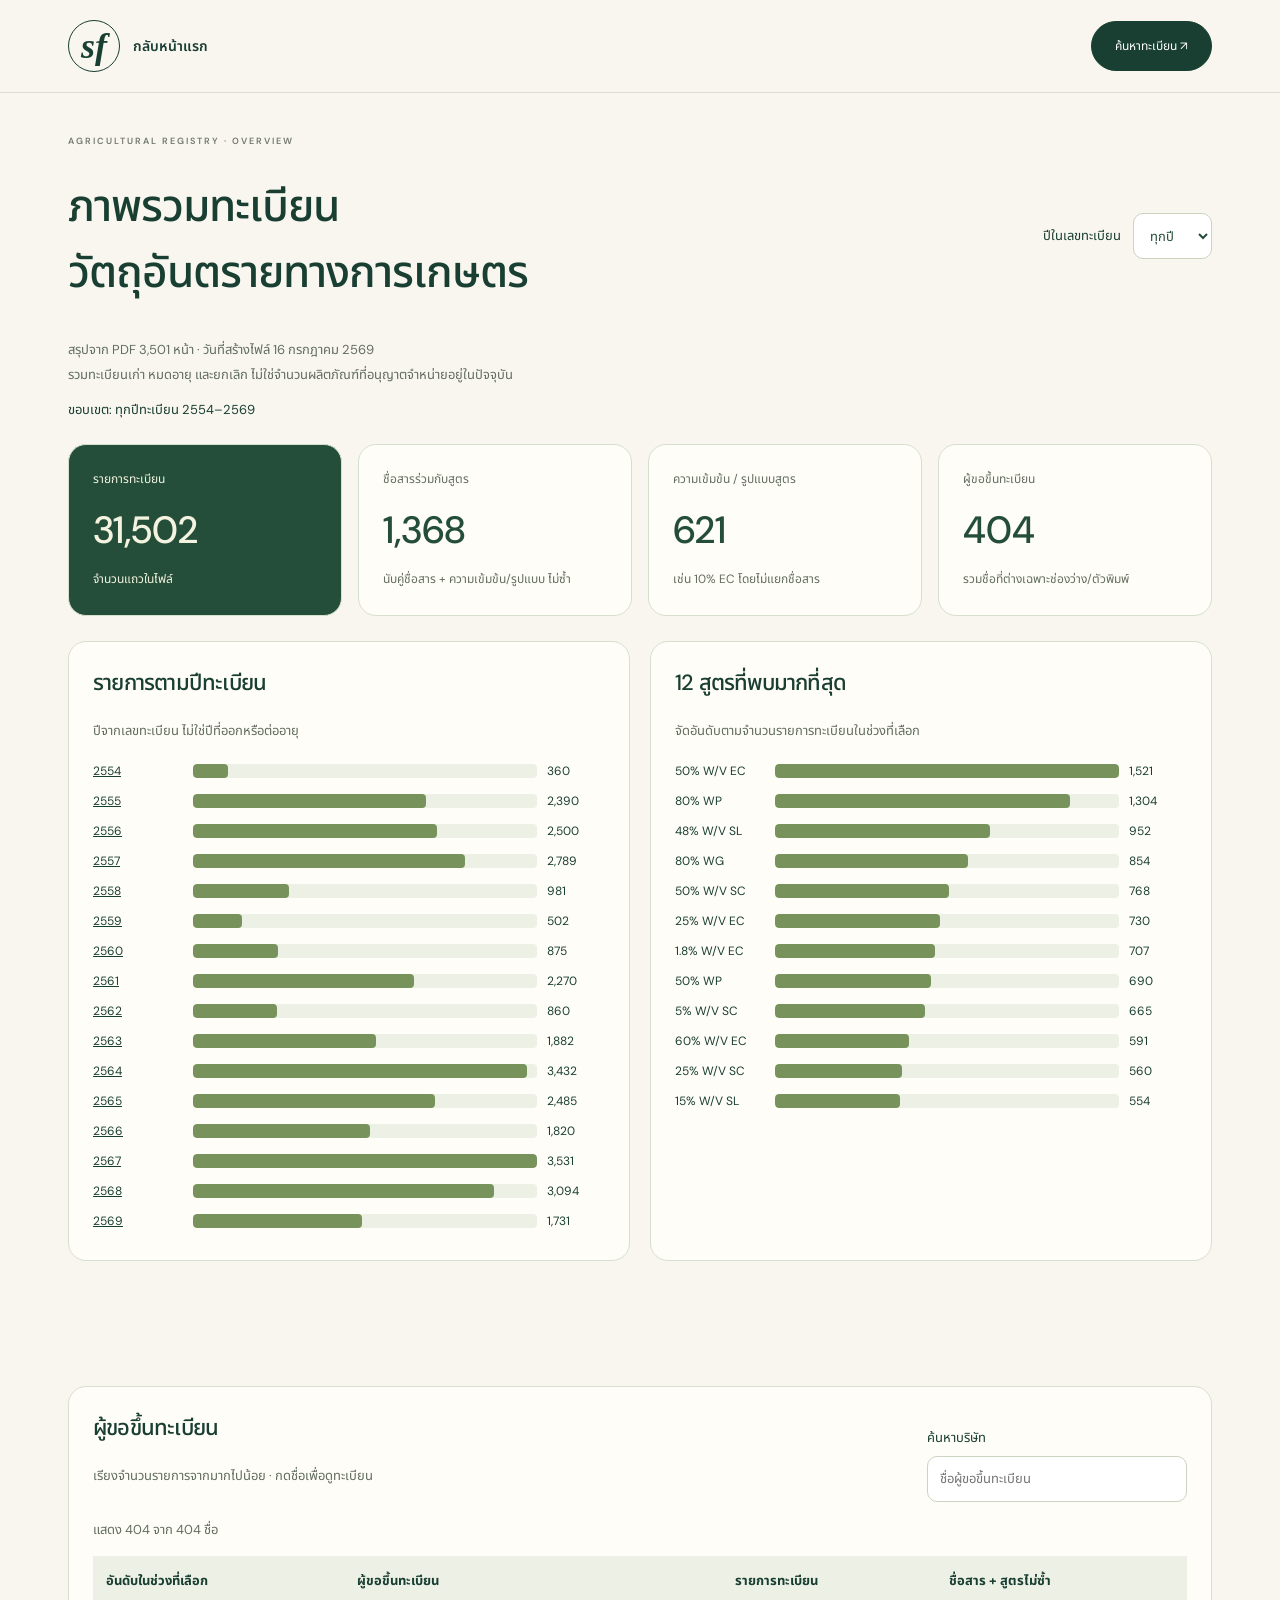
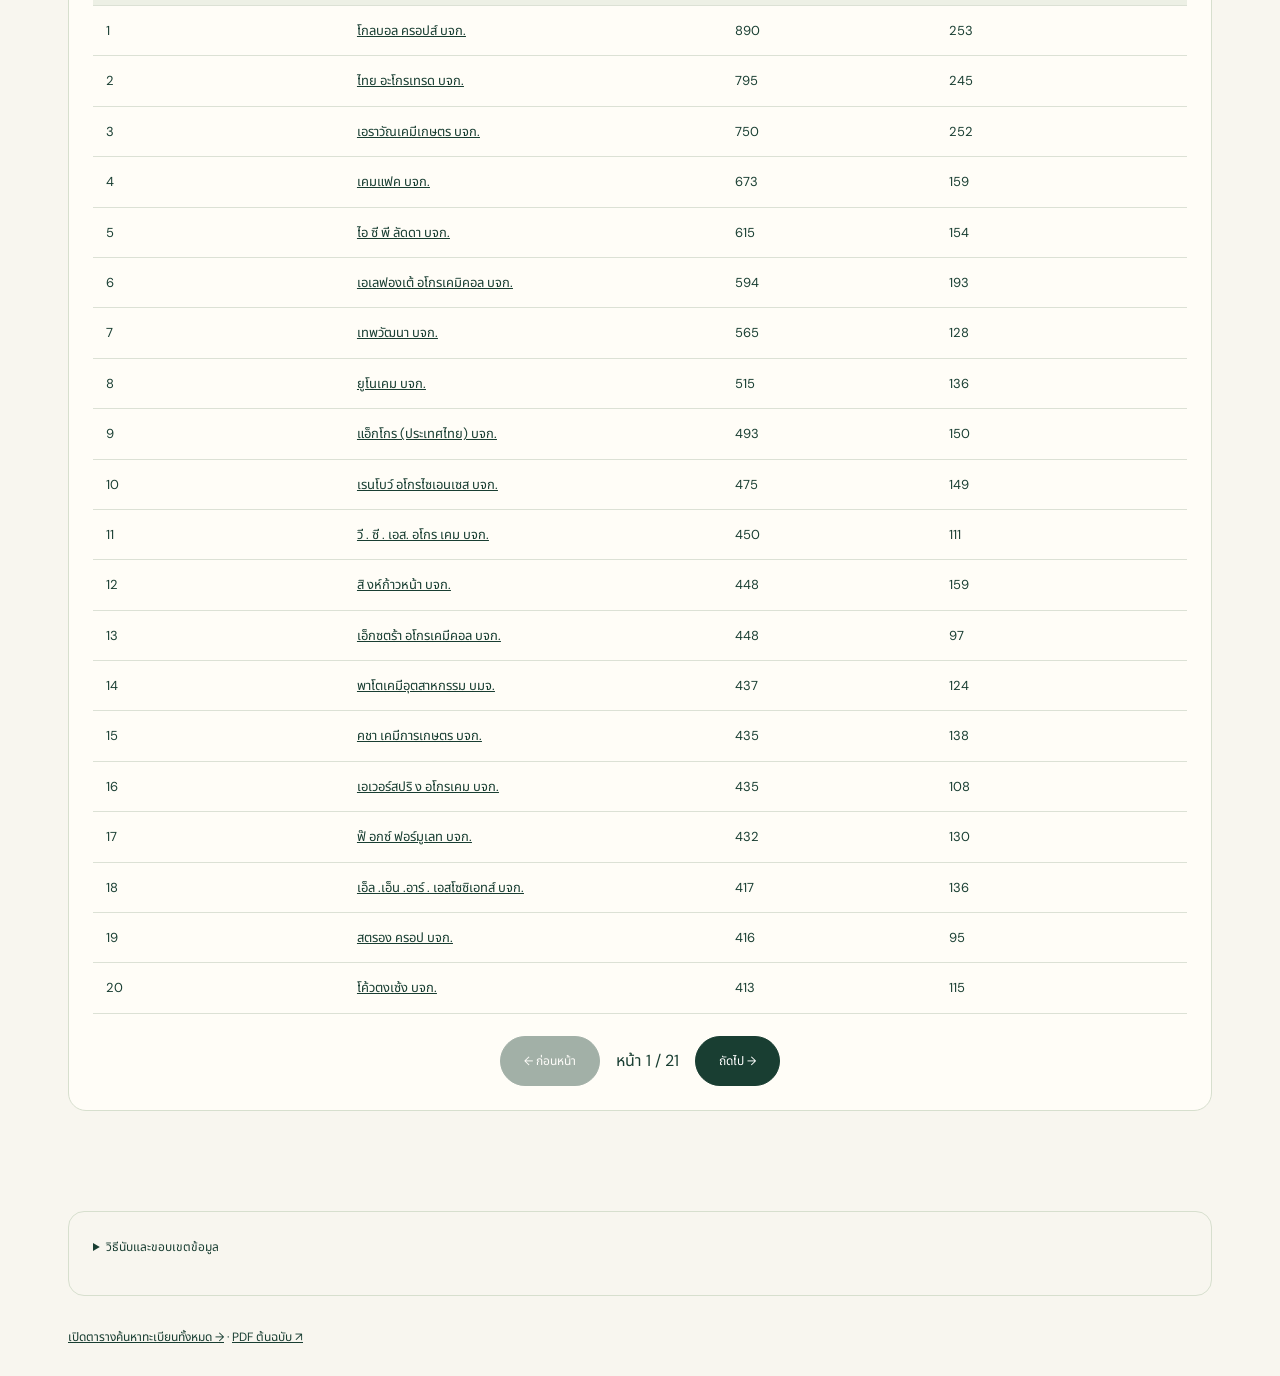
==== dashboard.html @ 3d9e9c7b "Add registry dashboard with year filters, company rankings and drill-down" ====
<!doctype html><html lang="th"><head><meta charset="utf-8"><meta name="viewport" content="width=device-width,initial-scale=1"><title>Dashboard ทะเบียนสาร | Suksan Fongfon</title><link rel="stylesheet" href="style.css"><style>main{padding-top:42px!important}.dash-title{font-size:clamp(28px,4vw,44px);letter-spacing:-1px;line-height:1.5}.dash-top{display:flex;justify-content:space-between;gap:20px;align-items:center;flex-wrap:wrap}.dash-top label{display:flex;gap:12px;align-items:center;font-size:13px}.dash-note{font-size:13px;line-height:1.9;color:#626e60}.metrics{display:grid;grid-template-columns:repeat(4,minmax(0,1fr));gap:16px;margin:24px 0}.metric,.chart,.companies{border:1px solid #d7dfce;border-radius:18px;background:#fffdf7;padding:24px}.metric small{display:block;font-size:12px;line-height:1.8;color:#626e60}.metric strong{display:block;font-size:38px;font-weight:500;margin:14px 0;color:#244e39}.metric:first-child{background:#244e39}.metric:first-child small,.metric:first-child strong{color:#f4f3df}.dash-charts{display:grid;grid-template-columns:1fr 1fr;gap:20px;margin:25px 0}.chart h2,.companies h2{font-size:22px;margin:0 0 20px;line-height:1.5}.bar-row{display:grid;grid-template-columns:90px 1fr 58px;gap:10px;align-items:center;font-size:12px;padding:7px 0}.bar-label{overflow-wrap:anywhere}.bar-track{background:#edf0e5;border-radius:4px;overflow:hidden;height:14px}.bar-fill{height:100%;background:#77935b;border-radius:4px}.bar-row a{text-decoration:underline}.dash-search{display:flex;gap:20px;align-items:end;justify-content:space-between;flex-wrap:wrap;margin-bottom:16px}.dash-search label{display:flex;flex-direction:column;gap:8px;font-size:13px}input,select{font:inherit;border:1px solid #cbd3c1;border-radius:10px;background:white;padding:12px;min-height:46px;color:#244e39;max-width:100%}input{min-width:260px}a:focus-visible,input:focus-visible,select:focus-visible,button:focus-visible{outline:3px solid #819751;outline-offset:4px}.company-table{overflow-x:auto}table{width:100%;border-collapse:collapse;font-size:13px;min-width:560px}th,td{padding:13px;text-align:left;border-bottom:1px solid #dce1d5;line-height:1.8}thead{background:#edf0e5}.pager{display:flex;gap:16px;justify-content:center;align-items:center;flex-wrap:wrap;margin-top:22px}.pager button:disabled{opacity:.4;cursor:default}.method{margin:32px 0;padding:24px;border:1px solid #d7dfce;border-radius:16px;font-size:13px;line-height:1.9}.method summary{cursor:pointer}.status{font-size:13px}.dash-footer{margin:30px 0;font-size:12px}.count-link{text-decoration:underline}@media(max-width:850px){.metrics{grid-template-columns:repeat(2,minmax(0,1fr))}.dash-charts{grid-template-columns:1fr}}@media(max-width:480px){.metric{padding:16px}.metric strong{font-size:30px}.metric small{font-size:11px}.companies,.chart{padding:18px}.bar-row{grid-template-columns:75px 1fr 48px}.bar-row span{font-size:11px}.bar{height:auto;min-height:80px;gap:15px;flex-wrap:wrap;padding-top:12px;padding-bottom:12px}}</style></head><body><header><div class="wrap bar"><a class="brand" href="index.html"><span class="brand-mark">sf</span><span>กลับหน้าแรก</span></a><a class="btn" href="registry.html">ค้นหาทะเบียน ↗</a></div></header><main class="wrap"><div class="eyebrow">AGRICULTURAL REGISTRY · OVERVIEW</div><div class="dash-top"><h1 class="dash-title">ภาพรวมทะเบียน<br>วัตถุอันตรายทางการเกษตร</h1><label>ปีในเลขทะเบียน<select id="dash-year"><option value="">ทุกปี</option></select></label></div><p class="dash-note">สรุปจาก PDF 3,501 หน้า · วันที่สร้างไฟล์ 16 กรกฎาคม 2569<br>รวมทะเบียนเก่า หมดอายุ และยกเลิก ไม่ใช่จำนวนผลิตภัณฑ์ที่อนุญาตจำหน่ายอยู่ในปัจจุบัน</p><p class="status" id="dash-status" role="status">กำลังโหลดข้อมูลสรุป…</p><div class="metrics"><div class="metric"><small>รายการทะเบียน</small><strong id="m-total">—</strong><small>จำนวนแถวในไฟล์</small></div><div class="metric"><small>ชื่อสารร่วมกับสูตร</small><strong id="m-combinations">—</strong><small>นับคู่ชื่อสาร + ความเข้มข้น/รูปแบบ ไม่ซ้ำ</small></div><div class="metric"><small>ความเข้มข้น / รูปแบบสูตร</small><strong id="m-formulations">—</strong><small>เช่น 10% EC โดยไม่แยกชื่อสาร</small></div><div class="metric"><small>ผู้ขอขึ้นทะเบียน</small><strong id="m-applicants">—</strong><small>รวมชื่อที่ต่างเฉพาะช่องว่าง/ตัวพิมพ์</small></div></div><div class="dash-charts"><section class="chart"><h2>รายการตามปีทะเบียน</h2><p class="dash-note">ปีจากเลขทะเบียน ไม่ใช่ปีที่ออกหรือต่ออายุ</p><div id="year-chart"></div></section><section class="chart"><h2>12 สูตรที่พบมากที่สุด</h2><p class="dash-note">จัดอันดับตามจำนวนรายการทะเบียนในช่วงที่เลือก</p><div id="formula-chart"></div></section></div><section class="companies"><div class="dash-search"><div><h2>ผู้ขอขึ้นทะเบียน</h2><p class="dash-note">เรียงจำนวนรายการจากมากไปน้อย · กดชื่อเพื่อดูทะเบียน</p></div><label>ค้นหาบริษัท<input type="search" id="company-query" placeholder="ชื่อผู้ขอขึ้นทะเบียน"></label></div><p class="dash-note" id="company-count" role="status"></p><div class="company-table"><table><caption class="sr-only">จำนวนทะเบียนและสูตรแยกตามผู้ขอขึ้นทะเบียน</caption><thead><tr><th>อันดับในช่วงที่เลือก</th><th>ผู้ขอขึ้นทะเบียน</th><th>รายการทะเบียน</th><th>ชื่อสาร + สูตรไม่ซ้ำ</th></tr></thead><tbody id="company-rows"></tbody></table></div><div class="pager"><button class="btn copy" id="dash-prev" disabled>← ก่อนหน้า</button><span id="dash-page"></span><button class="btn copy" id="dash-next" disabled>ถัดไป →</button></div></section><details class="method"><summary>วิธีนับและขอบเขตข้อมูล</summary><ul><li>รวมข้อมูล 31,502 แถวจาก PDF ของผู้ใช้ โดยอ้างอิงเลขหน้าเดิมได้ในหน้าค้นหา</li><li>ผู้ขอขึ้นทะเบียน: ตัดช่องว่างและไม่แยกตัวพิมพ์อังกฤษ ไม่รวมบริษัทที่เปลี่ยนชื่อโดยคาดเดา และไม่ใช่จำนวนผู้นำเข้าหรือผู้จำหน่าย</li><li>ชื่อสาร + สูตร: จับคู่ข้อความชื่อสามัญกับสูตร แล้วตัดช่องว่างและไม่แยกตัวพิมพ์ ไม่รวมคำสะกดต่างกันหรือสูตรที่เขียนต่างรูปแบบโดยอัตโนมัติ</li><li>ตัวกรองปีใช้ปีในเลขทะเบียน วันออกและวันหมดอายุอาจอยู่คนละปี</li><li>ช่องยกเลิกที่ว่างไม่ได้หมายความว่าทะเบียนยังใช้ได้ ตรวจต้นฉบับและสถานะล่าสุดก่อนอ้างอิง</li></ul><p id="cancel-count"></p></details><div class="dash-footer"><a class="count-link" href="registry.html">เปิดตารางค้นหาทะเบียนทั้งหมด →</a> · <a class="count-link" href="downloads/agri-registry-source.pdf" target="_blank" rel="noopener">PDF ต้นฉบับ ↗</a></div><noscript>เปิด JavaScript เพื่อแสดง Dashboard หรือเปิด PDF ต้นฉบับ</noscript></main><script src="dashboard.js" defer></script></body></html>
---- style.css ----
@import url('https://fonts.googleapis.com/css2?family=DM+Sans:wght@400;500;600;700&family=Noto+Sans+Thai:wght@400;500;600;700&display=swap');
:root{--bg:#f8f6ef;--ink:#193e32;--muted:#72796e;--line:#dcded1;--green:#193e32;--lime:#e3eeae;--orange:#c96b42}*{box-sizing:border-box}html{scroll-behavior:smooth;scroll-padding-top:100px}body{margin:0;background:var(--bg);color:var(--ink);font-family:'DM Sans','Noto Sans Thai',sans-serif}a{color:inherit;text-decoration:none}button{font:inherit;cursor:pointer}a:focus-visible,button:focus-visible,summary:focus-visible{outline:3px solid var(--orange);outline-offset:5px}.wrap{max-width:1240px;margin:auto;padding:0 48px}.skip{position:fixed;top:-100px;left:20px;background:white;padding:12px;z-index:20}.skip:focus{top:10px}header{position:sticky;top:0;background:#f8f6eff5;backdrop-filter:blur(14px);z-index:10;border-bottom:1px solid var(--line)}.bar{height:92px;display:flex;justify-content:space-between;align-items:center;gap:24px}.brand{display:flex;gap:13px;align-items:center;font-weight:600;font-size:14px}.brand-mark{font-family:Georgia,serif;font-style:italic;font-size:36px;display:grid;place-items:center;width:52px;height:52px;border:1px solid var(--ink);border-radius:50%}.brand small{display:block;color:var(--muted);font-size:8px;letter-spacing:1.8px;margin-top:5px;font-weight:400}nav{display:flex;gap:26px;font-size:12px;align-items:center}nav a{padding:12px 0}nav a:last-child{border:1px solid var(--line);border-radius:30px;padding:11px 21px}nav a:hover,.text-link:hover{color:var(--orange)}.hero{display:grid;grid-template-columns:1.15fr 1fr;gap:52px;align-items:center;padding:64px 0 48px}.eyebrow{font-size:9px;letter-spacing:2px;font-weight:600;color:var(--muted)}.hero .eyebrow:before{content:'';display:inline-block;width:7px;height:7px;background:var(--orange);border-radius:50%;margin-right:10px}h1{font-size:clamp(44px,5vw,66px);line-height:1.3;letter-spacing:-2.7px;font-weight:500;margin:26px 0 20px}h1 span{color:#718348}.thai{font-size:14px;font-weight:500;margin:0 0 18px}.intro{font-size:13px;line-height:2;color:var(--muted);max-width:460px}.actions{display:flex;gap:20px;align-items:center;flex-wrap:wrap;margin-top:26px}.btn{display:inline-flex;align-items:center;justify-content:space-between;gap:28px;background:var(--green);color:white;border:1px solid var(--green);padding:15px 23px;border-radius:40px;font-size:12px;min-height:48px}.btn:hover{background:#315845}.text-link{font-size:12px;border-bottom:1px solid var(--line);padding:12px 0;background:none;color:var(--ink)}.profile-art{position:relative;isolation:isolate;aspect-ratio:1/1.05;display:flex;align-items:end;justify-content:center;background:#e8eddb;border-radius:48% 48% 8px 8px;overflow:hidden}.profile-art:before{content:'';position:absolute;z-index:-1;width:75%;aspect-ratio:1;border:1px solid #c5ceaf;border-radius:50%;top:14%;left:13%}.profile-art img{display:block;width:100%;height:94%;object-fit:contain;object-position:bottom}.portrait-note{position:absolute;left:23px;top:31px;font-size:8px;letter-spacing:1.5px;line-height:1.8;transform:rotate(-8deg)}.portrait-note b{font-family:Georgia,serif;font-size:14px;font-style:italic;font-weight:400;letter-spacing:0}.portrait-tag{position:absolute;bottom:21px;right:18px;background:var(--lime);border:1px solid #b5c78b;border-radius:30px;padding:10px 15px;font-size:10px;transform:rotate(-6deg)}.chapter-label{display:flex;justify-content:space-between;border-bottom:1px solid var(--line);padding:9px 0 15px;font-size:10px;color:var(--muted)}.chapter-label span:last-child{font-size:8px;letter-spacing:1.4px}.quick{display:grid;grid-template-columns:repeat(3,1fr);margin:0 0 96px}.quick a{display:flex;justify-content:space-between;align-items:center;padding:24px 25px 24px 0;font-size:15px;border-bottom:1px solid var(--line)}.quick a+a{padding-left:28px;border-left:1px solid var(--line)}.quick small{display:block;font-size:10px;color:var(--muted);margin-top:6px}.quick .arrow{font-size:22px}.quick a:hover{background:#eef0e3}section{margin-bottom:100px}.section-head{display:flex;align-items:end;justify-content:space-between;gap:24px;margin-bottom:30px}h2{font-size:32px;font-weight:500;letter-spacing:-.8px;margin:11px 0 0}.section-head p{font-size:12px;color:var(--muted);margin:0 0 5px}.filters{display:flex;gap:9px;margin-bottom:27px}.filter{font-size:11px;padding:10px 19px;min-height:40px;border:1px solid var(--line);border-radius:30px;background:transparent;color:var(--muted)}.filter[aria-pressed=true]{background:var(--ink);color:white;border-color:var(--ink)}.grid{display:grid;grid-template-columns:repeat(3,minmax(0,1fr));gap:26px}.card{display:flex;flex-direction:column;min-width:0}.card[hidden]{display:none}.visual{height:240px;border-radius:12px;overflow:hidden;position:relative;background:#e5ebdc;display:grid;place-items:center;transition:transform .25s}.card:hover .visual{transform:translateY(-4px)}.visual svg{width:180px;height:200px}.visual.lantern-products{background:#fff}.lantern-products img{width:100%;height:100%;object-fit:contain;padding:16px}.visual.seeds{background:#eeebdc}.pill{position:absolute;top:15px;left:15px;z-index:1;background:#f8f6efeb;padding:5px 10px;border-radius:20px;font-size:8px;letter-spacing:1.5px}.body{padding:21px 0 0;display:flex;flex-direction:column;flex:1}.body h3{font-size:19px;font-weight:500;margin:0 0 9px}.body p{font-size:11px;line-height:1.9;color:var(--muted);margin:0 0 18px}.card-link{font-size:11px;display:flex;align-items:center;justify-content:space-between;border-top:1px solid var(--line);padding:15px 0;min-height:44px;margin-top:auto}.card-link span[aria-hidden]{font-size:19px}.story-card{border-top:1px solid var(--line);padding-top:18px;display:grid;grid-template-columns:66px 1fr;gap:17px;margin-top:12px}.story-card .visual{height:66px;border-radius:50%;background:#e4eadb;overflow:visible}.story-card:nth-last-child(2) .visual{background:#eddfcc}.story-card:last-child .visual{background:#dfe6cd}.story-card .body{padding:0}.story-card .body h3{font-size:16px}.story-card .body p{font-size:10px}.story-number{position:absolute;left:-4px;top:0;font-size:8px;background:var(--bg);padding:3px}.story-symbol{font-size:30px}.affiliate{font-size:10px;color:var(--muted);line-height:1.9;margin-top:18px}.tool{display:grid;grid-template-columns:.8fr 1.3fr;gap:55px;padding:45px;background:var(--ink);color:white;border-radius:18px}.tool-visual{display:flex;flex-direction:column;justify-content:center;padding:30px;border:1px solid #ffffff29;border-radius:12px;position:relative;min-height:270px;background:#264c3b}.tool-icon{font-size:64px;color:var(--lime);line-height:1;margin-bottom:20px}.tool-visual strong{font-size:26px;font-weight:500;line-height:1.4}.file-badges{display:flex;gap:7px;margin-top:20px}.file-badges span{font-size:9px;border:1px solid #ffffff42;padding:6px 10px;border-radius:5px}.badge{font-size:8px;letter-spacing:1px;color:var(--lime)}.tool h3{font-size:29px;line-height:1.3;font-weight:500;margin:18px 0 15px}.tool p{font-size:12px;color:#c6d1c5;line-height:2}.tool .btn{background:var(--lime);color:var(--ink);border-color:var(--lime)}.tool .text-link{color:white!important;border-color:#ffffff50!important}.tool-foot{font-size:10px!important}details{border-top:1px solid #ffffff30;padding-top:16px}summary{font-size:12px;cursor:pointer;min-height:35px}details ol{font-size:12px;line-height:2;padding-left:20px}code{overflow-wrap:anywhere}.publication-list{border-top:1px solid var(--ink)}.publication{display:grid;grid-template-columns:100px 1fr;gap:25px;padding:27px 0;border-bottom:1px solid var(--line)}.pub-year{font-size:29px;font-family:Georgia,serif;font-style:italic;color:#7e8a62}.publication h3{font-size:17px;line-height:1.7;max-width:800px;font-weight:500;margin:9px 0}.publication p{font-size:11px;color:var(--muted);line-height:1.9}.publication .text-link{display:inline-block;padding:6px 0}.pub-doi{overflow-wrap:anywhere;font-size:10px!important}.pub-doi a{text-decoration:underline}.calendar-frame{padding:15px;background:white;border:1px solid var(--line);border-radius:14px;overflow:hidden}.calendar-frame iframe{width:100%;height:530px;display:block}.about{padding:46px;background:#e8eddb;border-radius:16px;display:grid;grid-template-columns:1fr 1fr;gap:45px}.about h2{font-size:31px}.about p{font-size:12px;line-height:2;color:var(--muted);max-width:480px}.about .actions{gap:10px;align-content:center;margin-top:0}.about .btn{font-size:11px;gap:15px;padding:12px 19px}.about .btn.copy{background:transparent;color:var(--ink);border-color:#c1cbb2}.status{font-size:11px}footer{padding-top:25px!important;padding-bottom:30px!important;border-top:1px solid var(--line);display:flex;justify-content:space-between;color:var(--muted);font-size:10px}.sr-only{position:absolute;width:1px;height:1px;padding:0;overflow:hidden;clip:rect(0,0,0,0);white-space:nowrap}
@media(min-width:1400px){.hero{padding-top:80px;padding-bottom:65px}}@media(max-width:1000px){.wrap{padding:0 30px}nav{gap:17px;font-size:11px}.hero{gap:25px}h1{font-size:49px}.grid{gap:20px}.visual{height:215px}.tool{gap:30px;padding:30px}.about{gap:25px;padding:30px}}
@media(max-width:720px){.wrap{padding:0 21px}.bar{height:78px}.brand-name{display:none}.brand-mark{width:42px;height:42px;font-size:30px}nav{gap:12px;font-size:10px}nav a:last-child{padding:8px 12px}.hero{grid-template-columns:1fr;gap:26px;padding:38px 0 30px}.hero>div:first-child{order:1}.profile-art{width:240px;justify-self:center;aspect-ratio:1/1;max-height:240px}.portrait-note{font-size:6px;top:20px;left:17px}.portrait-note b{font-size:10px}.portrait-tag{font-size:8px;padding:7px 10px;bottom:13px;right:9px}h1{font-size:47px;margin:18px 0 15px;letter-spacing:-2px}.thai{font-size:12px}.intro{font-size:12px}.hero .actions{margin-top:21px}.chapter-label{margin-top:10px}.chapter-label span:last-child{font-size:7px}.quick{margin-bottom:62px}.quick a{padding:17px 9px 17px 0;font-size:11px}.quick a+a{padding-left:12px}.quick small{font-size:8px;line-height:1.7}.quick .arrow{display:none}section{margin-bottom:64px}.section-head{align-items:start;flex-direction:column;gap:12px;margin-bottom:24px}h2{font-size:26px}.grid{grid-template-columns:1fr 1fr;gap:23px 17px}.shop-card:first-child{grid-column:span 2}.shop-card:first-child .visual{height:275px}.visual{height:175px}.visual svg{width:145px;height:160px}.body h3{font-size:17px}.body p{font-size:10px}.story-card{grid-column:span 2;grid-template-columns:64px 1fr;gap:18px;margin-top:0}.story-card .body p{margin-bottom:8px}.story-card .card-link{padding:9px 0}.tool{grid-template-columns:1fr;padding:24px;gap:26px}.tool-visual{min-height:200px;padding:25px}.tool-icon{font-size:42px;margin-bottom:14px}.tool-visual strong{font-size:24px}.tool h3{font-size:25px}.publication{grid-template-columns:55px 1fr;gap:14px;padding:23px 0}.pub-year{font-size:23px}.publication h3{font-size:14px}.publication .eyebrow{font-size:8px}.calendar-frame{padding:4px}.calendar-frame iframe{height:490px}.about{grid-template-columns:1fr;padding:25px;gap:18px}.about h2{font-size:27px}.about .actions{margin-top:0}.btn{font-size:11px;padding:13px 20px}.eyebrow{font-size:8px}.filters{gap:7px}.filter{font-size:10px;padding:9px 15px}}
@media(max-width:370px){nav{gap:8px;font-size:9px}nav a:last-child{padding:7px 9px}.wrap{padding:0 16px}h1{font-size:42px}.hero .actions{gap:14px}.chapter-label span:last-child{display:none}}
@media(prefers-reduced-motion:reduce){html{scroll-behavior:auto}.visual{transition:none}}

.hero.hero-text{display:block;padding:90px 0 72px}.hero-text>div{max-width:850px}.hero-text h1{font-size:clamp(48px,6.5vw,80px)}.hero-text .intro{max-width:600px}@media(max-width:720px){.hero.hero-text{padding:48px 0 38px}.hero-text h1{font-size:47px}}
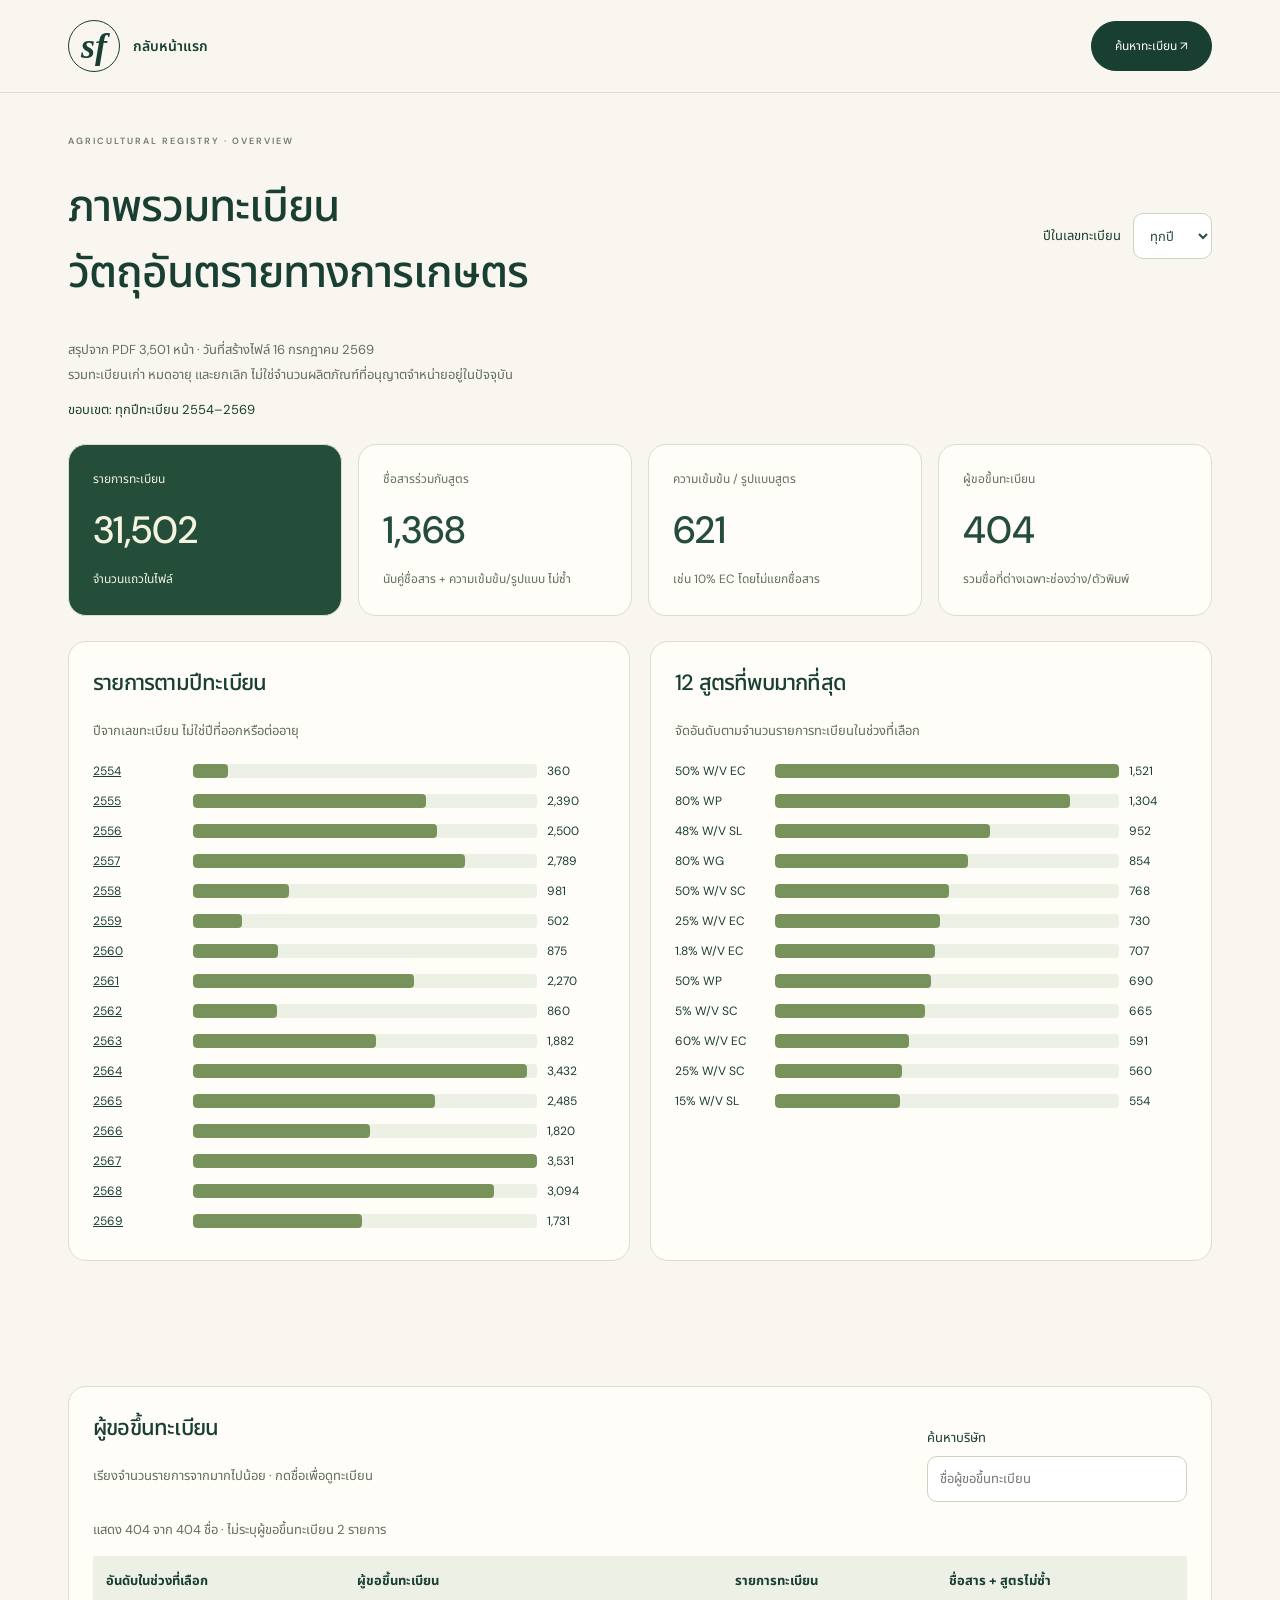
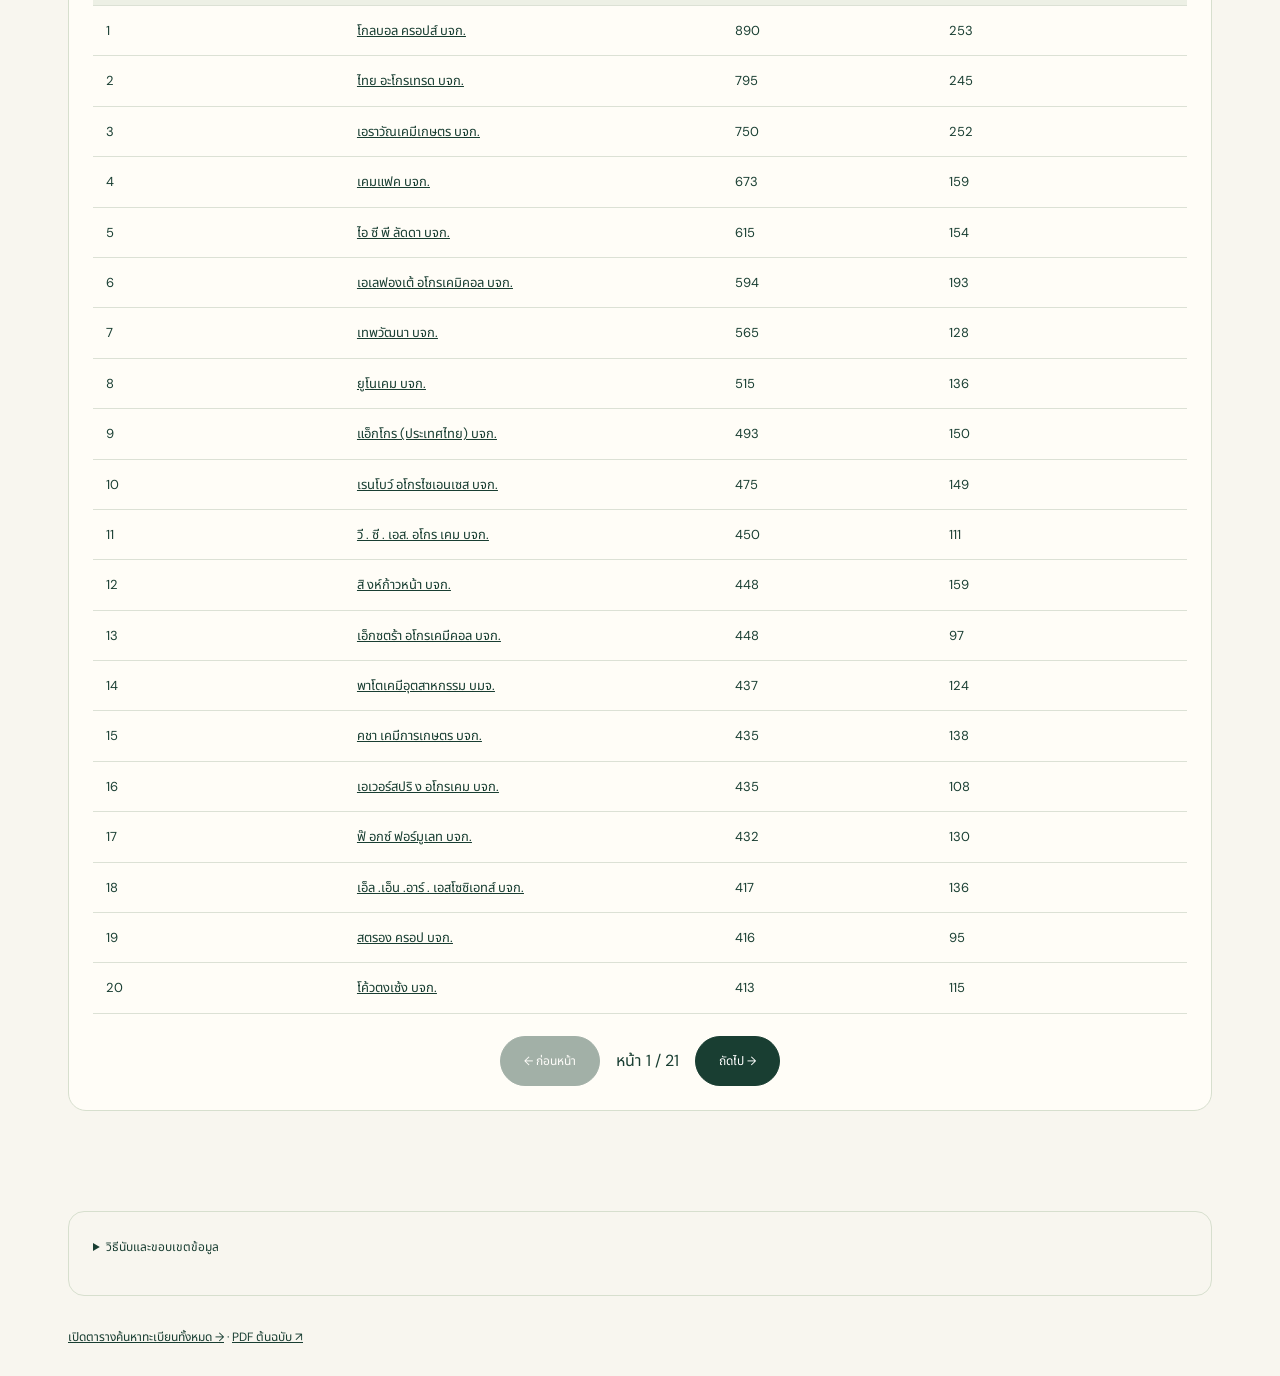
==== commit 8d26c4f2: "Explain unspecified applicants in dashboard totals" ====
--- a/dashboard.html
+++ b/dashboard.html
@@ -1 +1 @@
-<!doctype html><html lang="th"><head><meta charset="utf-8"><meta name="viewport" content="width=device-width,initial-scale=1"><title>Dashboard ทะเบียนสาร | Suksan Fongfon</title><link rel="stylesheet" href="style.css"><style>main{padding-top:42px!important}.dash-title{font-size:clamp(28px,4vw,44px);letter-spacing:-1px;line-height:1.5}.dash-top{display:flex;justify-content:space-between;gap:20px;align-items:center;flex-wrap:wrap}.dash-top label{display:flex;gap:12px;align-items:center;font-size:13px}.dash-note{font-size:13px;line-height:1.9;color:#626e60}.metrics{display:grid;grid-template-columns:repeat(4,minmax(0,1fr));gap:16px;margin:24px 0}.metric,.chart,.companies{border:1px solid #d7dfce;border-radius:18px;background:#fffdf7;padding:24px}.metric small{display:block;font-size:12px;line-height:1.8;color:#626e60}.metric strong{display:block;font-size:38px;font-weight:500;margin:14px 0;color:#244e39}.metric:first-child{background:#244e39}.metric:first-child small,.metric:first-child strong{color:#f4f3df}.dash-charts{display:grid;grid-template-columns:1fr 1fr;gap:20px;margin:25px 0}.chart h2,.companies h2{font-size:22px;margin:0 0 20px;line-height:1.5}.bar-row{display:grid;grid-template-columns:90px 1fr 58px;gap:10px;align-items:center;font-size:12px;padding:7px 0}.bar-label{overflow-wrap:anywhere}.bar-track{background:#edf0e5;border-radius:4px;overflow:hidden;height:14px}.bar-fill{height:100%;background:#77935b;border-radius:4px}.bar-row a{text-decoration:underline}.dash-search{display:flex;gap:20px;align-items:end;justify-content:space-between;flex-wrap:wrap;margin-bottom:16px}.dash-search label{display:flex;flex-direction:column;gap:8px;font-size:13px}input,select{font:inherit;border:1px solid #cbd3c1;border-radius:10px;background:white;padding:12px;min-height:46px;color:#244e39;max-width:100%}input{min-width:260px}a:focus-visible,input:focus-visible,select:focus-visible,button:focus-visible{outline:3px solid #819751;outline-offset:4px}.company-table{overflow-x:auto}table{width:100%;border-collapse:collapse;font-size:13px;min-width:560px}th,td{padding:13px;text-align:left;border-bottom:1px solid #dce1d5;line-height:1.8}thead{background:#edf0e5}.pager{display:flex;gap:16px;justify-content:center;align-items:center;flex-wrap:wrap;margin-top:22px}.pager button:disabled{opacity:.4;cursor:default}.method{margin:32px 0;padding:24px;border:1px solid #d7dfce;border-radius:16px;font-size:13px;line-height:1.9}.method summary{cursor:pointer}.status{font-size:13px}.dash-footer{margin:30px 0;font-size:12px}.count-link{text-decoration:underline}@media(max-width:850px){.metrics{grid-template-columns:repeat(2,minmax(0,1fr))}.dash-charts{grid-template-columns:1fr}}@media(max-width:480px){.metric{padding:16px}.metric strong{font-size:30px}.metric small{font-size:11px}.companies,.chart{padding:18px}.bar-row{grid-template-columns:75px 1fr 48px}.bar-row span{font-size:11px}.bar{height:auto;min-height:80px;gap:15px;flex-wrap:wrap;padding-top:12px;padding-bottom:12px}}</style></head><body><header><div class="wrap bar"><a class="brand" href="index.html"><span class="brand-mark">sf</span><span>กลับหน้าแรก</span></a><a class="btn" href="registry.html">ค้นหาทะเบียน ↗</a></div></header><main class="wrap"><div class="eyebrow">AGRICULTURAL REGISTRY · OVERVIEW</div><div class="dash-top"><h1 class="dash-title">ภาพรวมทะเบียน<br>วัตถุอันตรายทางการเกษตร</h1><label>ปีในเลขทะเบียน<select id="dash-year"><option value="">ทุกปี</option></select></label></div><p class="dash-note">สรุปจาก PDF 3,501 หน้า · วันที่สร้างไฟล์ 16 กรกฎาคม 2569<br>รวมทะเบียนเก่า หมดอายุ และยกเลิก ไม่ใช่จำนวนผลิตภัณฑ์ที่อนุญาตจำหน่ายอยู่ในปัจจุบัน</p><p class="status" id="dash-status" role="status">กำลังโหลดข้อมูลสรุป…</p><div class="metrics"><div class="metric"><small>รายการทะเบียน</small><strong id="m-total">—</strong><small>จำนวนแถวในไฟล์</small></div><div class="metric"><small>ชื่อสารร่วมกับสูตร</small><strong id="m-combinations">—</strong><small>นับคู่ชื่อสาร + ความเข้มข้น/รูปแบบ ไม่ซ้ำ</small></div><div class="metric"><small>ความเข้มข้น / รูปแบบสูตร</small><strong id="m-formulations">—</strong><small>เช่น 10% EC โดยไม่แยกชื่อสาร</small></div><div class="metric"><small>ผู้ขอขึ้นทะเบียน</small><strong id="m-applicants">—</strong><small>รวมชื่อที่ต่างเฉพาะช่องว่าง/ตัวพิมพ์</small></div></div><div class="dash-charts"><section class="chart"><h2>รายการตามปีทะเบียน</h2><p class="dash-note">ปีจากเลขทะเบียน ไม่ใช่ปีที่ออกหรือต่ออายุ</p><div id="year-chart"></div></section><section class="chart"><h2>12 สูตรที่พบมากที่สุด</h2><p class="dash-note">จัดอันดับตามจำนวนรายการทะเบียนในช่วงที่เลือก</p><div id="formula-chart"></div></section></div><section class="companies"><div class="dash-search"><div><h2>ผู้ขอขึ้นทะเบียน</h2><p class="dash-note">เรียงจำนวนรายการจากมากไปน้อย · กดชื่อเพื่อดูทะเบียน</p></div><label>ค้นหาบริษัท<input type="search" id="company-query" placeholder="ชื่อผู้ขอขึ้นทะเบียน"></label></div><p class="dash-note" id="company-count" role="status"></p><div class="company-table"><table><caption class="sr-only">จำนวนทะเบียนและสูตรแยกตามผู้ขอขึ้นทะเบียน</caption><thead><tr><th>อันดับในช่วงที่เลือก</th><th>ผู้ขอขึ้นทะเบียน</th><th>รายการทะเบียน</th><th>ชื่อสาร + สูตรไม่ซ้ำ</th></tr></thead><tbody id="company-rows"></tbody></table></div><div class="pager"><button class="btn copy" id="dash-prev" disabled>← ก่อนหน้า</button><span id="dash-page"></span><button class="btn copy" id="dash-next" disabled>ถัดไป →</button></div></section><details class="method"><summary>วิธีนับและขอบเขตข้อมูล</summary><ul><li>รวมข้อมูล 31,502 แถวจาก PDF ของผู้ใช้ โดยอ้างอิงเลขหน้าเดิมได้ในหน้าค้นหา</li><li>ผู้ขอขึ้นทะเบียน: ตัดช่องว่างและไม่แยกตัวพิมพ์อังกฤษ ไม่รวมบริษัทที่เปลี่ยนชื่อโดยคาดเดา และไม่ใช่จำนวนผู้นำเข้าหรือผู้จำหน่าย</li><li>ชื่อสาร + สูตร: จับคู่ข้อความชื่อสามัญกับสูตร แล้วตัดช่องว่างและไม่แยกตัวพิมพ์ ไม่รวมคำสะกดต่างกันหรือสูตรที่เขียนต่างรูปแบบโดยอัตโนมัติ</li><li>ตัวกรองปีใช้ปีในเลขทะเบียน วันออกและวันหมดอายุอาจอยู่คนละปี</li><li>ช่องยกเลิกที่ว่างไม่ได้หมายความว่าทะเบียนยังใช้ได้ ตรวจต้นฉบับและสถานะล่าสุดก่อนอ้างอิง</li></ul><p id="cancel-count"></p></details><div class="dash-footer"><a class="count-link" href="registry.html">เปิดตารางค้นหาทะเบียนทั้งหมด →</a> · <a class="count-link" href="downloads/agri-registry-source.pdf" target="_blank" rel="noopener">PDF ต้นฉบับ ↗</a></div><noscript>เปิด JavaScript เพื่อแสดง Dashboard หรือเปิด PDF ต้นฉบับ</noscript></main><script src="dashboard.js" defer></script></body></html>
+<!doctype html><html lang="th"><head><meta charset="utf-8"><meta name="viewport" content="width=device-width,initial-scale=1"><title>Dashboard ทะเบียนสาร | Suksan Fongfon</title><link rel="stylesheet" href="style.css"><style>main{padding-top:42px!important}.dash-title{font-size:clamp(28px,4vw,44px);letter-spacing:-1px;line-height:1.5}.dash-top{display:flex;justify-content:space-between;gap:20px;align-items:center;flex-wrap:wrap}.dash-top label{display:flex;gap:12px;align-items:center;font-size:13px}.dash-note{font-size:13px;line-height:1.9;color:#626e60}.metrics{display:grid;grid-template-columns:repeat(4,minmax(0,1fr));gap:16px;margin:24px 0}.metric,.chart,.companies{border:1px solid #d7dfce;border-radius:18px;background:#fffdf7;padding:24px}.metric small{display:block;font-size:12px;line-height:1.8;color:#626e60}.metric strong{display:block;font-size:38px;font-weight:500;margin:14px 0;color:#244e39}.metric:first-child{background:#244e39}.metric:first-child small,.metric:first-child strong{color:#f4f3df}.dash-charts{display:grid;grid-template-columns:1fr 1fr;gap:20px;margin:25px 0}.chart h2,.companies h2{font-size:22px;margin:0 0 20px;line-height:1.5}.bar-row{display:grid;grid-template-columns:90px 1fr 58px;gap:10px;align-items:center;font-size:12px;padding:7px 0}.bar-label{overflow-wrap:anywhere}.bar-track{background:#edf0e5;border-radius:4px;overflow:hidden;height:14px}.bar-fill{height:100%;background:#77935b;border-radius:4px}.bar-row a{text-decoration:underline}.dash-search{display:flex;gap:20px;align-items:end;justify-content:space-between;flex-wrap:wrap;margin-bottom:16px}.dash-search label{display:flex;flex-direction:column;gap:8px;font-size:13px}input,select{font:inherit;border:1px solid #cbd3c1;border-radius:10px;background:white;padding:12px;min-height:46px;color:#244e39;max-width:100%}input{min-width:260px}a:focus-visible,input:focus-visible,select:focus-visible,button:focus-visible{outline:3px solid #819751;outline-offset:4px}.company-table{overflow-x:auto}table{width:100%;border-collapse:collapse;font-size:13px;min-width:560px}th,td{padding:13px;text-align:left;border-bottom:1px solid #dce1d5;line-height:1.8}thead{background:#edf0e5}.pager{display:flex;gap:16px;justify-content:center;align-items:center;flex-wrap:wrap;margin-top:22px}.pager button:disabled{opacity:.4;cursor:default}.method{margin:32px 0;padding:24px;border:1px solid #d7dfce;border-radius:16px;font-size:13px;line-height:1.9}.method summary{cursor:pointer}.status{font-size:13px}.dash-footer{margin:30px 0;font-size:12px}.count-link{text-decoration:underline}@media(max-width:850px){.metrics{grid-template-columns:repeat(2,minmax(0,1fr))}.dash-charts{grid-template-columns:1fr}}@media(max-width:480px){.metric{padding:16px}.metric strong{font-size:30px}.metric small{font-size:11px}.companies,.chart{padding:18px}.bar-row{grid-template-columns:75px 1fr 48px}.bar-row span{font-size:11px}.bar{height:auto;min-height:80px;gap:15px;flex-wrap:wrap;padding-top:12px;padding-bottom:12px}}</style></head><body><header><div class="wrap bar"><a class="brand" href="index.html"><span class="brand-mark">sf</span><span>กลับหน้าแรก</span></a><a class="btn" href="registry.html">ค้นหาทะเบียน ↗</a></div></header><main class="wrap"><div class="eyebrow">AGRICULTURAL REGISTRY · OVERVIEW</div><div class="dash-top"><h1 class="dash-title">ภาพรวมทะเบียน<br>วัตถุอันตรายทางการเกษตร</h1><label>ปีในเลขทะเบียน<select id="dash-year"><option value="">ทุกปี</option></select></label></div><p class="dash-note">สรุปจาก PDF 3,501 หน้า · วันที่สร้างไฟล์ 16 กรกฎาคม 2569<br>รวมทะเบียนเก่า หมดอายุ และยกเลิก ไม่ใช่จำนวนผลิตภัณฑ์ที่อนุญาตจำหน่ายอยู่ในปัจจุบัน</p><p class="status" id="dash-status" role="status">กำลังโหลดข้อมูลสรุป…</p><div class="metrics"><div class="metric"><small>รายการทะเบียน</small><strong id="m-total">—</strong><small>จำนวนแถวในไฟล์</small></div><div class="metric"><small>ชื่อสารร่วมกับสูตร</small><strong id="m-combinations">—</strong><small>นับคู่ชื่อสาร + ความเข้มข้น/รูปแบบ ไม่ซ้ำ</small></div><div class="metric"><small>ความเข้มข้น / รูปแบบสูตร</small><strong id="m-formulations">—</strong><small>เช่น 10% EC โดยไม่แยกชื่อสาร</small></div><div class="metric"><small>ผู้ขอขึ้นทะเบียน</small><strong id="m-applicants">—</strong><small>รวมชื่อที่ต่างเฉพาะช่องว่าง/ตัวพิมพ์</small></div></div><div class="dash-charts"><section class="chart"><h2>รายการตามปีทะเบียน</h2><p class="dash-note">ปีจากเลขทะเบียน ไม่ใช่ปีที่ออกหรือต่ออายุ</p><div id="year-chart"></div></section><section class="chart"><h2>12 สูตรที่พบมากที่สุด</h2><p class="dash-note">จัดอันดับตามจำนวนรายการทะเบียนในช่วงที่เลือก</p><div id="formula-chart"></div></section></div><section class="companies"><div class="dash-search"><div><h2>ผู้ขอขึ้นทะเบียน</h2><p class="dash-note">เรียงจำนวนรายการจากมากไปน้อย · กดชื่อเพื่อดูทะเบียน</p></div><label>ค้นหาบริษัท<input type="search" id="company-query" placeholder="ชื่อผู้ขอขึ้นทะเบียน"></label></div><p class="dash-note" id="company-count" role="status"></p><div class="company-table"><table><caption class="sr-only">จำนวนทะเบียนและสูตรแยกตามผู้ขอขึ้นทะเบียน</caption><thead><tr><th>อันดับในช่วงที่เลือก</th><th>ผู้ขอขึ้นทะเบียน</th><th>รายการทะเบียน</th><th>ชื่อสาร + สูตรไม่ซ้ำ</th></tr></thead><tbody id="company-rows"></tbody></table></div><div class="pager"><button class="btn copy" id="dash-prev" disabled>← ก่อนหน้า</button><span id="dash-page"></span><button class="btn copy" id="dash-next" disabled>ถัดไป →</button></div></section><details class="method"><summary>วิธีนับและขอบเขตข้อมูล</summary><ul><li>รวมข้อมูล 31,502 แถวจาก PDF ของผู้ใช้ โดยอ้างอิงเลขหน้าเดิมได้ในหน้าค้นหา</li><li>ผู้ขอขึ้นทะเบียน: ตัดช่องว่างและไม่แยกตัวพิมพ์อังกฤษ ไม่รวมบริษัทที่เปลี่ยนชื่อโดยคาดเดา และไม่ใช่จำนวนผู้นำเข้าหรือผู้จำหน่าย ไม่นับช่องว่างหรือเครื่องหมายขีดเป็นชื่อบริษัท</li><li>ชื่อสาร + สูตร: จับคู่ข้อความชื่อสามัญกับสูตร แล้วตัดช่องว่างและไม่แยกตัวพิมพ์ ไม่รวมคำสะกดต่างกันหรือสูตรที่เขียนต่างรูปแบบโดยอัตโนมัติ</li><li>ตัวกรองปีใช้ปีในเลขทะเบียน วันออกและวันหมดอายุอาจอยู่คนละปี</li><li>ช่องยกเลิกที่ว่างไม่ได้หมายความว่าทะเบียนยังใช้ได้ ตรวจต้นฉบับและสถานะล่าสุดก่อนอ้างอิง</li></ul><p id="cancel-count"></p></details><div class="dash-footer"><a class="count-link" href="registry.html">เปิดตารางค้นหาทะเบียนทั้งหมด →</a> · <a class="count-link" href="downloads/agri-registry-source.pdf" target="_blank" rel="noopener">PDF ต้นฉบับ ↗</a></div><noscript>เปิด JavaScript เพื่อแสดง Dashboard หรือเปิด PDF ต้นฉบับ</noscript></main><script src="dashboard.js" defer></script></body></html>
